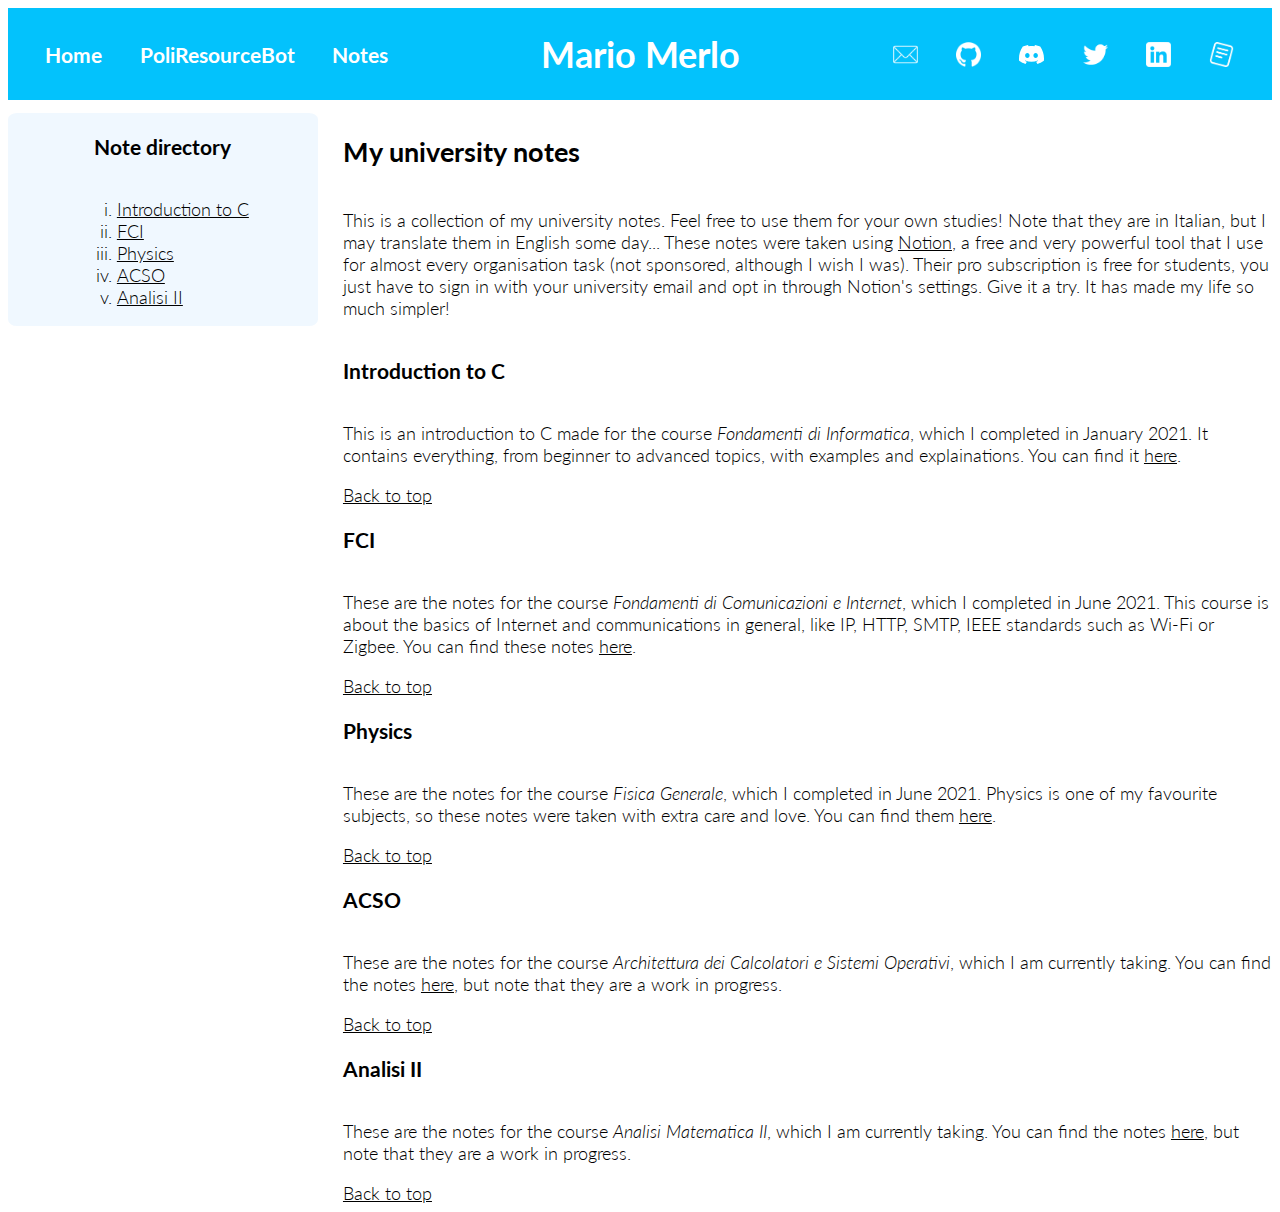
==== notes.html @ a4964a37 "Moved old portfolio repo here" ====
<html>
    <head>
        <title>Mario Merlo</title>
        <link rel="stylesheet" href="main.css">
    </head>

    <body>
        <div class="header">
            <div class="navbar">
                <h3><a href="./index.html" id="navlink">Home</a></h3>
                <h3><a href="./poli.html" id="navlink">PoliResourceBot</a></h3>
                <h3><a href="./notes.html" id="navlink">Notes</a></h3>
            </div>

            <h1 id="name">Mario Merlo</h1>

            <div class="icons">
                <a href="mailto:mario.merlo922@gmail.com"><img src="src/email.png" alt="Email" id="icon"></a>
                <a href="https://github.com/MrVideo" target="_blank"><img src="src/github.png" alt="GitHub" id="icon"></a>
                <a href="https://discord.com/users/273540691324436481" target="_blank"><img src="src/discord.svg" alt="Discord" id="icon"></a>
                <a href="https://twitter.com/GDSCMario" target="_blank"><img src="src/twitter.png" alt="Twitter" id="icon"></a>
                <a href="https://linkedin.com/in/mario-merlo" target="_blank"><img src="src/linkedin.png" alt="Linkedin" id="icon"></a>
                <a href="https://read.cv/mrvideo" target="_blank"><img src="src/readcv.png" alt="read.cv" id="icon"></a>
            </div>
        </div>

        <div class="container">

            <div class="sidebar">
                <div class="card">
                    <div class="cardtext">
                        <h3>Note directory</h3>
                        <ul>
                            <a href="#introc"><li id="index">Introduction to C</li></a>
                            <a href="#fci"><li id="index">FCI</li></a>
                            <a href="#phys"><li id="index">Physics</li></a>
                            <a href="#acso"><li id="index">ACSO</li></a>
                            <a href="#am"><li id="index">Analisi II</li></a>
                        </ul>
                    </div>
                </div>
            </div>

            <div class="info">
                <h2 id="top">My university notes</h2>
                <p>This is a collection of my university notes. Feel free to use them for your own studies! Note that they are in Italian, but I may translate them in English some day... These notes were taken using <a href="https://www.notion.so">Notion</a>, a free and very powerful tool that I use for almost every organisation task (not sponsored, although I wish I was). Their pro subscription is free for students, you just have to sign in with your university email and opt in through Notion's settings. Give it a try. It has made my life so much simpler!</p>

                <h3 id="introc">Introduction to C</h3>
                <p>This is an introduction to C made for the course <i>Fondamenti di Informatica</i>, which I completed in January 2021. It contains everything, from beginner to advanced topics, with examples and explainations. You can find it <a href="https://mrvideo.notion.site/Introduzione-al-C-1c9c242442034a02aa1eab0cd0844739" target="_blank">here</a>.</p>
                <a href="#top">Back to top</a>

                <h3 id="fci">FCI</h3>
                <p>These are the notes for the course <i>Fondamenti di Comunicazioni e Internet</i>, which I completed in June 2021. This course is about the basics of Internet and communications in general, like IP, HTTP, SMTP, IEEE standards such as Wi-Fi or Zigbee. You can find these notes <a href="https://mrvideo.notion.site/a3990bbe8e214fdc8a906ba2c1a0f160?v=b344f83f481247039cd48008d494f68c" target="_blank">here</a>.</p>
                <a href="#top">Back to top</a>

                <h3 id="phys">Physics</h3>
                <p>These are the notes for the course <i>Fisica Generale</i>, which I completed in June 2021. Physics is one of my favourite subjects, so these notes were taken with extra care and love. You can find them <a href="https://mrvideo.notion.site/70c823befb3947bda062502dae45dfe2?v=8634161ef75e4790b32ba4c89e2035f2" target="_blank">here</a>.</p>
                <a href="#top">Back to top</a>

                <h3 id="acso">ACSO</h3>
                <p>These are the notes for the course <i>Architettura dei Calcolatori e Sistemi Operativi</i>, which I am currently taking. You can find the notes <a href="https://mrvideo.notion.site/f2ba798772784c94be8bbc7e6af6fd72?v=e032373c3ff34ceeb9a98cf3b62d3141" target="_blank">here</a>, but note that they are a work in progress.</p>
                <a href="#top">Back to top</a>

                <h3 id="am">Analisi II</h3>
                <p>These are the notes for the course <i>Analisi Matematica II</i>, which I am currently taking. You can find the notes <a href="https://mrvideo.notion.site/6206c8fcdef14734ae67cc81c9d39acd?v=568cd15a782d4b3c96182d48b2407e54" target="_blank">here</a>, but note that they are a work in progress.</p>
                <a href="#top">Back to top</a>
            </div>

        </div>
    </body>
</html>
---- main.css ----
@import url('https://fonts.googleapis.com/css2?family=Lato:ital,wght@0,300;0,400;0,700;1,300;1,400;1,700&display=swap');

html {
    font-family: 'Lato', sans-serif;
    font-size: 18px;
    font-weight: 300;
}

h1 {
    font-weight: 700;
    color: white;
}

ul {
    list-style: lower-roman;
}

#profilepic {
    width: 100%;
    border-radius: 3% 3% 0% 0%;
}

#index {
    text-align: left;
}

#boticon {
    width: 100%;
    border-radius: 3% 3% 0% 0%;
}

#name {
    display: flex;
    width: 34%;
    text-align: center;
    align-items: center;
    justify-content: center;
}

#icon {
    width: 25px;
    height: 25px;
}

#profile {
    order: 1;
}

#randomsite {
    order: 2; 
    align-items: center;
    justify-content: center;
    background-color: aliceblue;
    border-radius: 3%;
    transition-duration: 0.5s;
}

#sponge {
    order: 3;
}

#navlink:link, #navlink:visited {
    color: white;
    text-decoration: none;
}

#navlink:hover {
    color: white;
    text-decoration: underline;
}

a:link, a:visited {
    color: black;
    text-decoration: underline;
}

a:hover {
    color: #03c2fc;
    text-decoration: underline;
}

.navbar {
    display: flex;
    width: 33%;
    justify-content: space-evenly;
    align-items: center;
    text-align: center;
}

.icons {
    display: flex;
    width: 33%;
    align-items: center;
    justify-content: space-evenly;
}

.header {
    display: flex;
    justify-content: center;
    width: 100%;
    background-color: #03c2fc;
    color: white;
    margin-bottom: 1%;
}

.container {
    width: 100%;
    display: flex;
    flex-flow: row nowrap;
}

.cardtext {
    display: flex;
    flex-flow: column wrap;
    align-items: center;
    text-align: center;
    margin-left: 2%;
    margin-right: 2%;
    padding-left: 2%;
    padding-right: 2%;
}

.card:hover {
    box-shadow: 3px 3px 5px gainsboro;
    transition-duration: 0.5s;
}

.card {
    display: flex;
    flex-direction: column;
    justify-self: start;
    width: 100%;
    order: 1;
    background-color: aliceblue;
    border-radius: 3%;
    text-align: center;
    transition-duration: 0.5s;
    margin-bottom: 3%;
}

.sidebar {
    display: flex;
    flex-flow: column nowrap;
    order: 1;
    width: 25%;
}

.info {
    display: flex;
    flex-direction: column;
    justify-self: end;
    order: 2;
    width: 75%;
    margin-left: 2%;
    padding: 0;
}
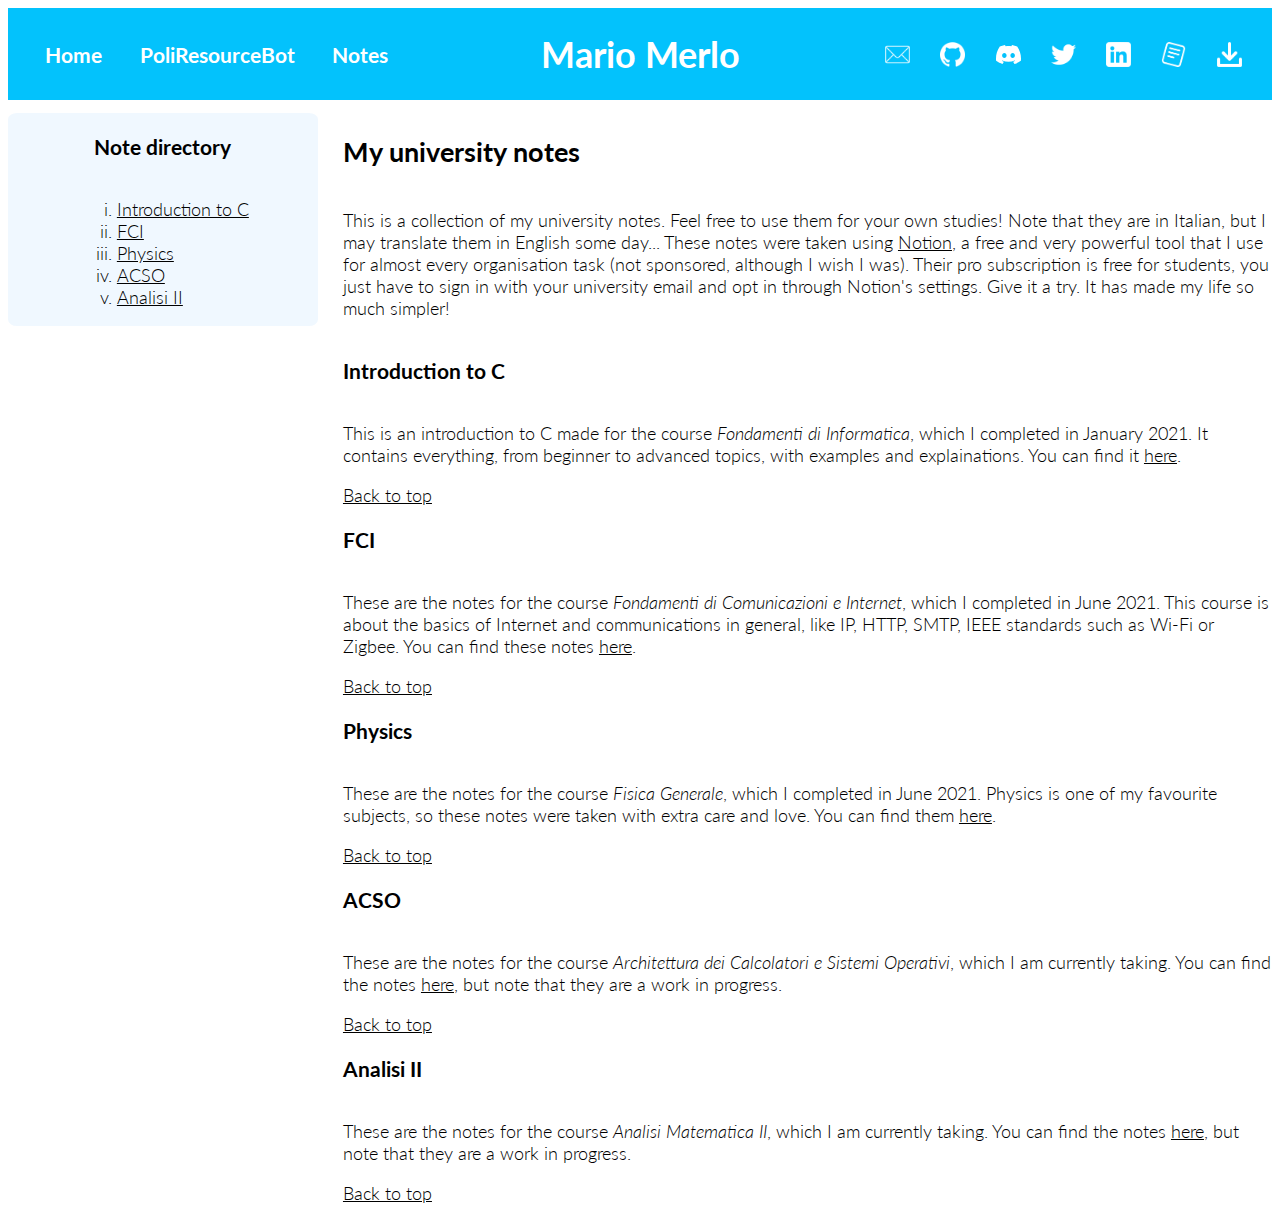
==== commit b9653402: "Added download icon to all pages" ====
--- a/notes.html
+++ b/notes.html
@@ -15,12 +15,13 @@
             <h1 id="name">Mario Merlo</h1>
 
             <div class="icons">
-                <a href="mailto:mario.merlo922@gmail.com"><img src="src/email.png" alt="Email" id="icon"></a>
+                <a href="mailto:hello@mariomerlo.me"><img src="src/email.png" alt="Email" id="icon"></a>
                 <a href="https://github.com/MrVideo" target="_blank"><img src="src/github.png" alt="GitHub" id="icon"></a>
                 <a href="https://discord.com/users/273540691324436481" target="_blank"><img src="src/discord.svg" alt="Discord" id="icon"></a>
                 <a href="https://twitter.com/GDSCMario" target="_blank"><img src="src/twitter.png" alt="Twitter" id="icon"></a>
                 <a href="https://linkedin.com/in/mario-merlo" target="_blank"><img src="src/linkedin.png" alt="Linkedin" id="icon"></a>
                 <a href="https://read.cv/mrvideo" target="_blank"><img src="src/readcv.png" alt="read.cv" id="icon"></a>
+                <a href="./src/CV.pdf" download="CV"><img src="./src/download.png" alt="Download CV" id="icon"></a>
             </div>
         </div>
 
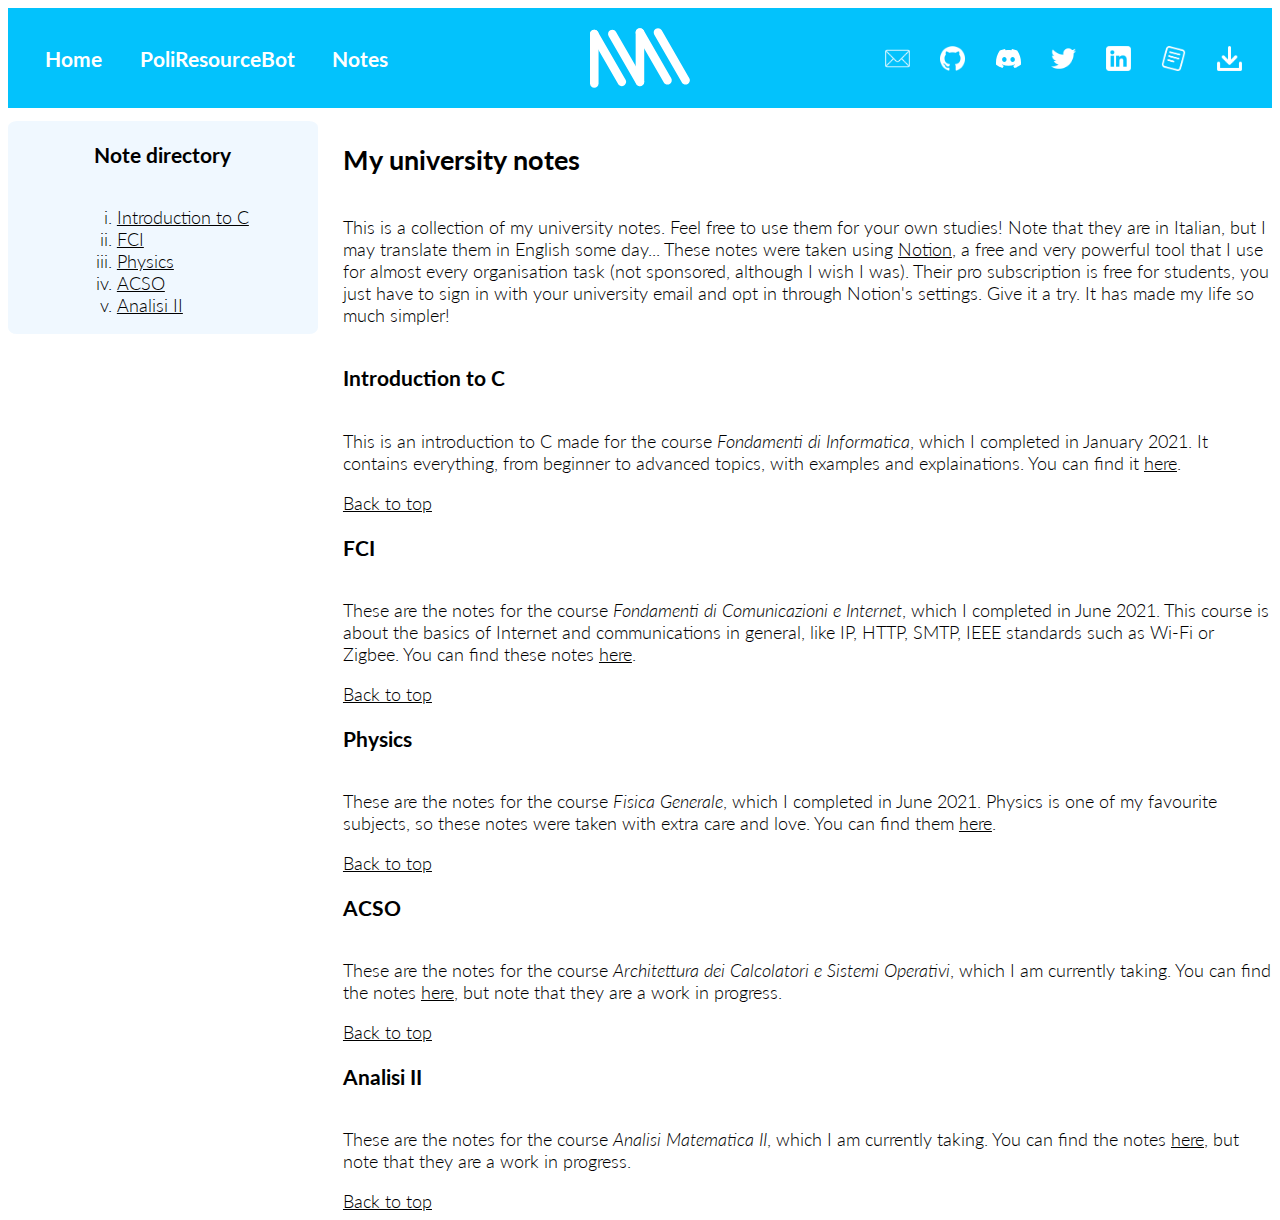
==== commit 41483bc3: "Created new logo and changed header" ====
--- a/notes.html
+++ b/notes.html
@@ -12,7 +12,7 @@
                 <h3><a href="./notes.html" id="navlink">Notes</a></h3>
             </div>
 
-            <h1 id="name">Mario Merlo</h1>
+            <a href="./index.html"><img src="./src/logo.svg" alt="logo" id="logo"></a>
 
             <div class="icons">
                 <a href="mailto:hello@mariomerlo.me"><img src="src/email.png" alt="Email" id="icon"></a>
--- a/main.css
+++ b/main.css
@@ -13,6 +13,11 @@
 
 ul {
     list-style: lower-roman;
+}
+
+#logo {
+    width: 100px;
+    height: 100px;
 }
 
 #profilepic {
@@ -96,7 +101,7 @@
 
 .header {
     display: flex;
-    justify-content: center;
+    justify-content: space-between;
     width: 100%;
     background-color: #03c2fc;
     color: white;
